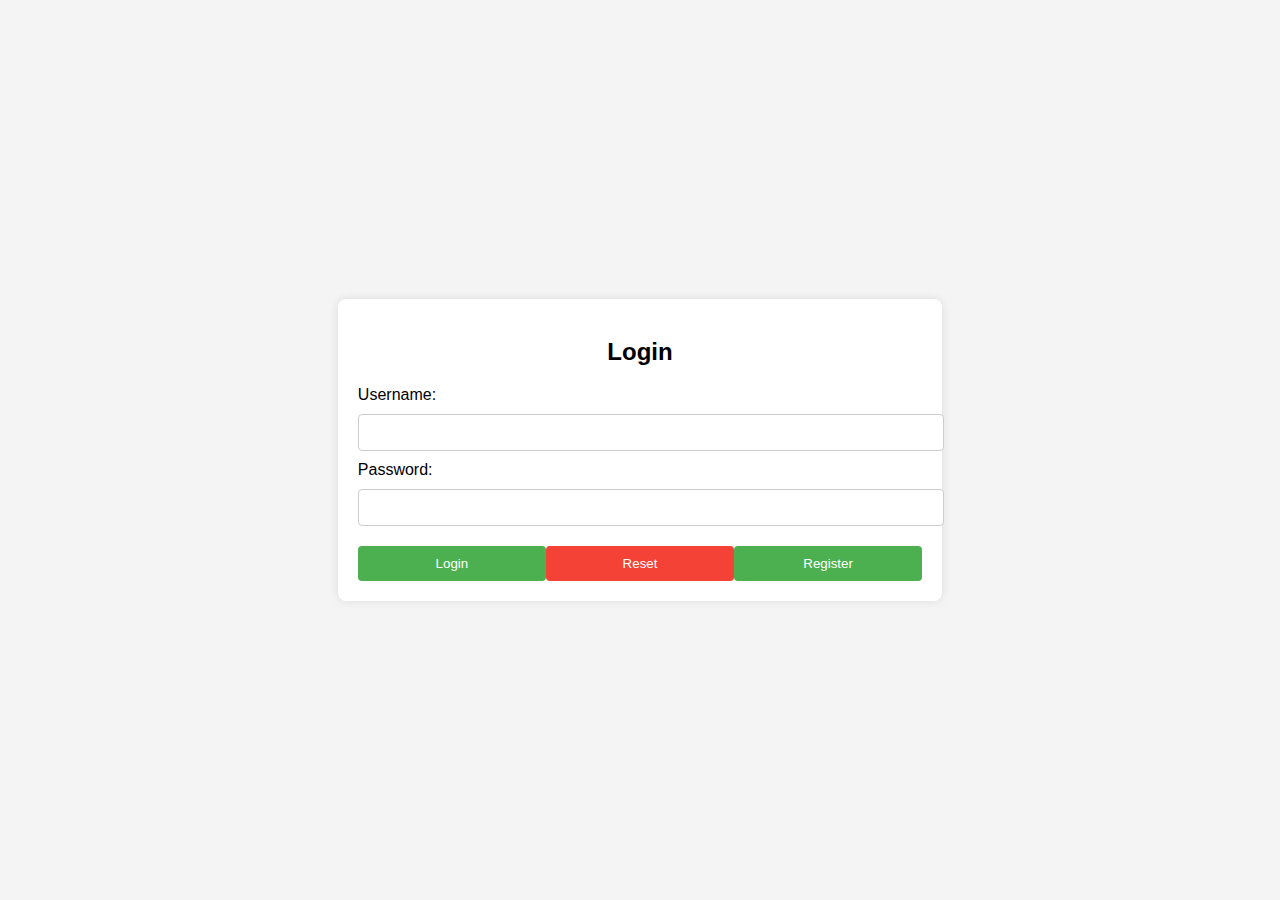
==== form.html @ cfbdbf94 "Deskripsi perubahan terbaru" ====
<!DOCTYPE html>
<html lang="en">
  <head>
    <meta charset="UTF-8" />
    <meta name="viewport" content="width=device-width, initial-scale=1.0" />
    <title>Login Form</title>
    <!-- Menambahkan style CSS untuk tampilan form -->
    <style>
      /* Pengaturan tampilan body agar form berada di tengah halaman */
      body {
        font-family: Arial, sans-serif;
        background-color: #f4f4f4;
        display: flex;
        justify-content: center;
        align-items: center;
        height: 100vh;
        margin: 0;
      }

      /* Pengaturan container form login */
      .login-container {
        background-color: white;
        padding: 20px;
        border-radius: 8px;
        box-shadow: 0 0 10px rgba(0, 0, 0, 0.1);
      }

      /* Pengaturan judul form */
      .login-container h2 {
        margin-bottom: 20px;
        text-align: center;
      }

      /* Pengaturan input text dan password */
      .login-container input[type="text"],
      .login-container input[type="password"] {
        width: 100%; /* Lebar input 100% dari parent container */
        padding: 10px; /* Padding dalam input */
        margin: 10px 0; /* Jarak antar input */
        border: 1px solid #ccc; /* Border abu-abu pada input */
        border-radius: 4px; /* Membuat sudut input melengkung */
      }

      /* Pengaturan tombol submit dan reset */
      .login-container input[type="submit"],
      .login-container input[type="reset"] {
        width: 48%; /* Lebar tombol menjadi 48% agar dua tombol bisa berada dalam satu baris */
        padding: 10px;
        border: none; /* Menghilangkan border default pada tombol */
        border-radius: 4px; /* Membuat sudut tombol melengkung */
        background-color: #4caf50; /* Warna latar tombol submit hijau */
        color: white; /* Warna teks tombol putih */
        cursor: pointer; /* Menampilkan pointer saat tombol di-hover */
        margin-top: 10px;
      }

      /* Pengaturan warna tombol reset (warna merah) */
      .login-container input[type="reset"] {
        background-color: #f44336;
      }

      /* Efek hover saat tombol diklik */
      .login-container input[type="submit"]:hover,
      .login-container input[type="reset"]:hover {
        opacity: 0.9; /* Mengubah transparansi saat hover */
      }
    </style>
  </head>
  <body>
    <!-- Container utama untuk form login -->
    <div class="login-container">
      <h2>Login</h2>
      <!-- Form login, method POST digunakan untuk mengirim data secara aman -->
      <form action="/login" method="POST">
        <!-- Input username -->
        <label for="username">Username:</label>
        <input type="text" id="username" name="username" required />
        <!-- Input password -->
        <label for="password">Password:</label>
        <input type="password" id="password" name="password" required />
        <!-- Tombol submit dan reset -->
        <div style="display: flex; justify-content: space-between">
          <input type="submit" value="Login" />
          <!-- Tombol submit untuk login -->
          <input type="reset" value="Reset" />
          <input type="submit" value="Register" />
          <!-- Tombol reset untuk mengosongkan input -->
        </div>
      </form>
    </div>
  </body>
</html>
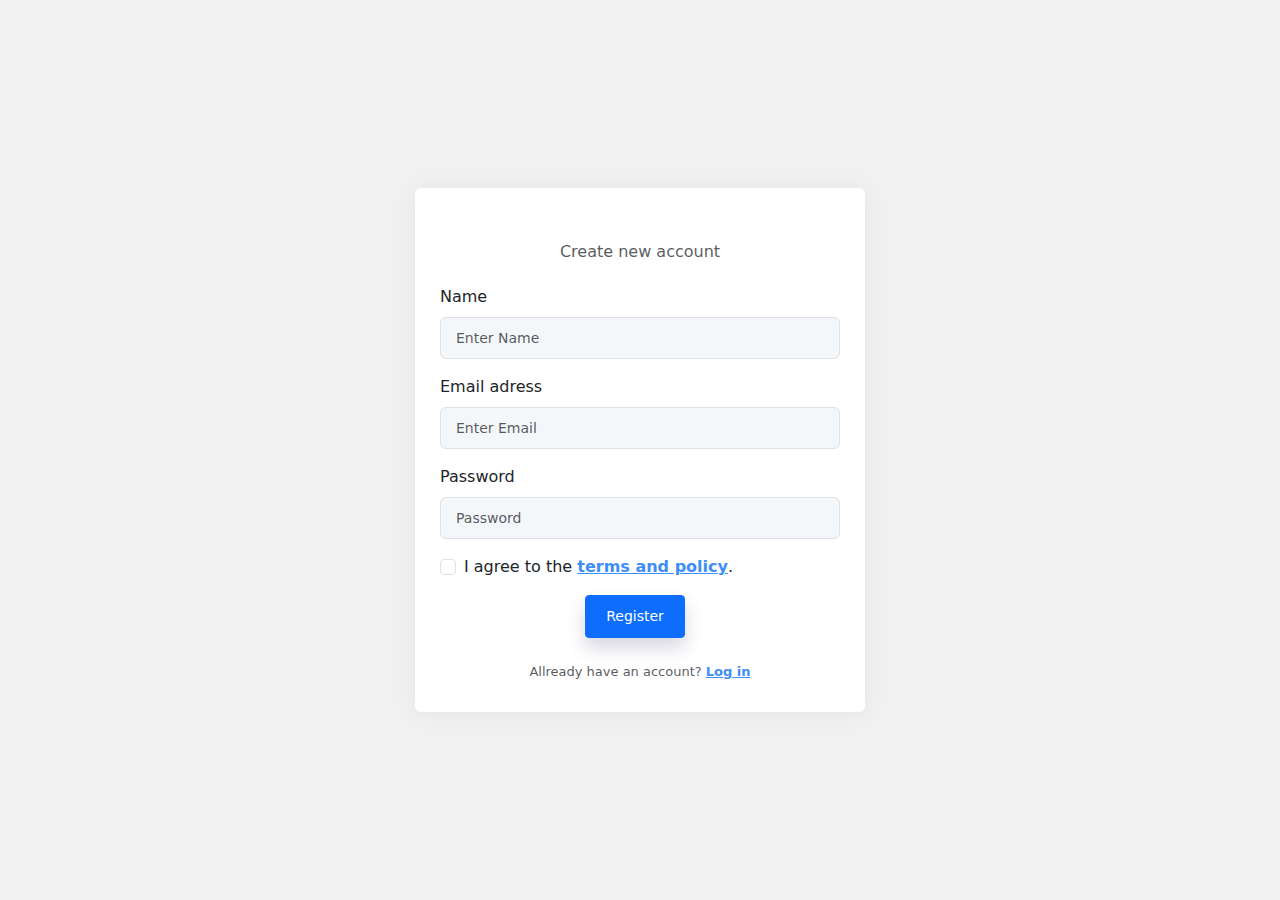
==== commit f04d6d32: "update form" ====
--- a/form.html
+++ b/form.html
@@ -1,92 +1,92 @@
 <!DOCTYPE html>
+
 <html lang="en">
   <head>
-    <meta charset="UTF-8" />
-    <meta name="viewport" content="width=device-width, initial-scale=1.0" />
-    <title>Login Form</title>
-    <!-- Menambahkan style CSS untuk tampilan form -->
-    <style>
-      /* Pengaturan tampilan body agar form berada di tengah halaman */
-      body {
-        font-family: Arial, sans-serif;
-        background-color: #f4f4f4;
-        display: flex;
-        justify-content: center;
-        align-items: center;
-        height: 100vh;
-        margin: 0;
-      }
+    <meta charset="utf-8" />
+    <meta
+      name="viewport"
+      content="width=device-width, initial-scale=1, shrink-to-fit=no"
+    />
+    <meta http-equiv="X-UA-Compatible" content="IE=edge" />
+    <title>Sign up |</title>
+    <link
+      href="assets/vendor/bootstrap/css/bootstrap.min.css"
+      rel="stylesheet"
+    />
+    <link href="assets/css/auth.css" rel="stylesheet" />
+  </head>
 
-      /* Pengaturan container form login */
-      .login-container {
-        background-color: white;
-        padding: 20px;
-        border-radius: 8px;
-        box-shadow: 0 0 10px rgba(0, 0, 0, 0.1);
-      }
-
-      /* Pengaturan judul form */
-      .login-container h2 {
-        margin-bottom: 20px;
-        text-align: center;
-      }
-
-      /* Pengaturan input text dan password */
-      .login-container input[type="text"],
-      .login-container input[type="password"] {
-        width: 100%; /* Lebar input 100% dari parent container */
-        padding: 10px; /* Padding dalam input */
-        margin: 10px 0; /* Jarak antar input */
-        border: 1px solid #ccc; /* Border abu-abu pada input */
-        border-radius: 4px; /* Membuat sudut input melengkung */
-      }
-
-      /* Pengaturan tombol submit dan reset */
-      .login-container input[type="submit"],
-      .login-container input[type="reset"] {
-        width: 48%; /* Lebar tombol menjadi 48% agar dua tombol bisa berada dalam satu baris */
-        padding: 10px;
-        border: none; /* Menghilangkan border default pada tombol */
-        border-radius: 4px; /* Membuat sudut tombol melengkung */
-        background-color: #4caf50; /* Warna latar tombol submit hijau */
-        color: white; /* Warna teks tombol putih */
-        cursor: pointer; /* Menampilkan pointer saat tombol di-hover */
-        margin-top: 10px;
-      }
-
-      /* Pengaturan warna tombol reset (warna merah) */
-      .login-container input[type="reset"] {
-        background-color: #f44336;
-      }
-
-      /* Efek hover saat tombol diklik */
-      .login-container input[type="submit"]:hover,
-      .login-container input[type="reset"]:hover {
-        opacity: 0.9; /* Mengubah transparansi saat hover */
-      }
-    </style>
-  </head>
   <body>
-    <!-- Container utama untuk form login -->
-    <div class="login-container">
-      <h2>Login</h2>
-      <!-- Form login, method POST digunakan untuk mengirim data secara aman -->
-      <form action="/login" method="POST">
-        <!-- Input username -->
-        <label for="username">Username:</label>
-        <input type="text" id="username" name="username" required />
-        <!-- Input password -->
-        <label for="password">Password:</label>
-        <input type="password" id="password" name="password" required />
-        <!-- Tombol submit dan reset -->
-        <div style="display: flex; justify-content: space-between">
-          <input type="submit" value="Login" />
-          <!-- Tombol submit untuk login -->
-          <input type="reset" value="Reset" />
-          <input type="submit" value="Register" />
-          <!-- Tombol reset untuk mengosongkan input -->
+    <div class="wrapper">
+      <div class="auth-content">
+        <div class="card">
+          <div class="card-body text-center">
+            <div class="mb-4">
+              <!-- <img
+                class="brand"
+                src="assets/img/bootstraper-logo.png"
+                alt="bootstraper logo"
+              /> -->
+            </div>
+            <h6 class="mb-4 text-muted">Create new account</h6>
+            <form action="" method="">
+              <div class="mb-3 text-start">
+                <label for="name" class="form-label">Name</label>
+                <input
+                  type="text"
+                  class="form-control"
+                  placeholder="Enter Name"
+                  required
+                />
+              </div>
+              <div class="mb-3 text-start">
+                <label for="email" class="form-label">Email adress</label>
+                <input
+                  type="email"
+                  class="form-control"
+                  placeholder="Enter Email"
+                  required
+                />
+              </div>
+              <div class="mb-3 text-start">
+                <label for="password" class="form-label">Password</label>
+                <input
+                  type="password"
+                  class="form-control"
+                  placeholder="Password"
+                  required
+                />
+              </div>
+              <!-- 
+                        <div class="mb-3">
+                            <input type="password" class="form-control" placeholder="Confirm password" required>
+                        </div> 
+                        -->
+              <div class="mb-3 text-start">
+                <div class="form-check">
+                  <input
+                    class="form-check-input"
+                    name="confirm"
+                    type="checkbox"
+                    value=""
+                    id="check1"
+                  />
+                  <label class="form-check-label" for="check1">
+                    I agree to the
+                    <a href="#" tabindex="-1">terms and policy</a>.
+                  </label>
+                </div>
+              </div>
+              <button class="btn btn-primary shadow-2 mb-4">Register</button>
+            </form>
+            <p class="mb-0 text-muted">
+              Allready have an account? <a href="login.html">Log in</a>
+            </p>
+          </div>
         </div>
-      </form>
+      </div>
     </div>
+    <script src="assets/vendor/jquery/jquery.min.js"></script>
+    <script src="assets/vendor/bootstrap/js/bootstrap.min.js"></script>
   </body>
 </html>
--- a/assets/css/auth.css
+++ b/assets/css/auth.css
@@ -0,0 +1,106 @@
+/*------------------------------------------------------------------
+* Bootstrap Simple Admin Template
+* Version: 3.0
+* Author: Alexis Luna
+* Website: https://github.com/alexis-luna/bootstrap-simple-admin-template
+-------------------------------------------------------------------*/
+
+/*------------------------------------------------------------------
+[Table of contents]
+
+1. Body / #body
+2. Contents / #auth-content
+3. Cards / .card
+4. Miscellaneous
+5. Adjustments to dafault behaviors
+-------------------------------------------------------------------*/
+
+/*------------------------------------------------------------------
+[1. Body / #body]
+*/
+body {
+  background: #f1f1f1;
+}
+
+.wrapper {
+  position: relative;
+  display: -webkit-box;
+  display: -ms-flexbox;
+  display: flex;
+  -webkit-box-align: center;
+  -ms-flex-align: center;
+  align-items: center;
+  -webkit-box-pack: center;
+  -ms-flex-pack: center;
+  justify-content: center;
+  overflow: hidden;
+  min-width: 100%;
+  min-height: 100vh;
+}
+
+/*------------------------------------------------------------------
+[2. Contents / #auth-content]
+*/
+.auth-content {
+  position: relative;
+  width: 480px;
+  padding: 15px;
+  z-index: 5;
+}
+
+/*------------------------------------------------------------------
+[3. Cards / .card]
+*/
+.auth-content .card {
+  margin-bottom: 0;
+  -webkit-box-shadow: 0 1px 20px 0 rgba(69, 90, 100, 0.08);
+  box-shadow: 0 1px 20px 0 rgba(69, 90, 100, 0.08);
+  border: none;
+  -webkit-transition: all 0.5s ease-in-out;
+  transition: all 0.5s ease-in-out;
+}
+
+.auth-content .card .card-block,
+.auth-content .card .card-body {
+  padding: 30px 25px;
+}
+
+.auth-content .form-control {
+  background: #f4f7fa;
+  min-height: 42px;
+  line-height: 42px;
+  font-size: 14px;
+  padding: 10px 15px;
+  height: 42px;
+}
+
+/*------------------------------------------------------------------
+[4. Miscellaneous]
+*/
+.shadow-2 {
+  -webkit-box-shadow: 0 10px 18px 0 rgba(62, 57, 107, 0.2);
+  box-shadow: 0 10px 18px 0 rgba(62, 57, 107, 0.2);
+}
+
+p.text-muted {
+  font-size: 13px;
+}
+
+/*------------------------------------------------------------------
+[5. Adjustments to dafault behaviors]
+*/
+.btn {
+  padding: 10px 20px;
+  border-radius: 0.25rem;
+  font-size: 14px;
+  margin-bottom: 5px;
+  margin-right: 10px;
+  -webkit-transition: all 0.3s ease-in-out;
+  transition: all 0.3s ease-in-out;
+}
+
+.wrapper a,
+.wrapper p > a {
+  color: #3e8ef7;
+  font-weight: 600;
+}
